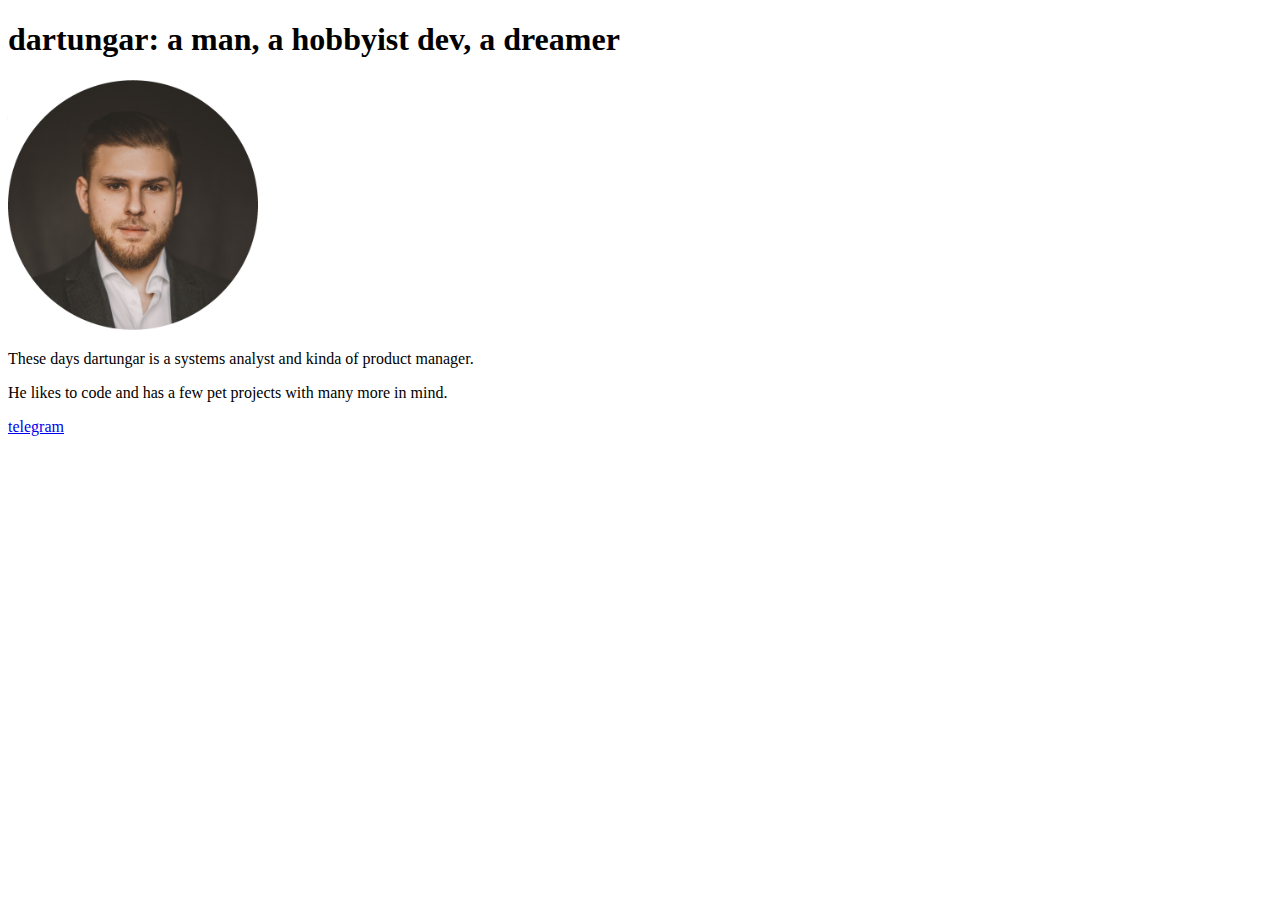
==== index.html @ 477a102c "added index.html" ====
<!DOCTYPE html>
<head>
    <meta charset="UTF-8">
    <title>dartungar's hobby site</title>
</head>

<body>
    <h1>dartungar: a man, a hobbyist dev, a dreamer</h1>
    <img src="/static/dartungar-round.png" alt="dartungar's photo" width="250">
    <p>These days dartungar is a systems analyst and kinda of product manager. </p>
    <p>He likes to code and has a few pet projects with many more in mind.</p>
    <p><a href="t.me/dartungar">telegram</a></p>
</body>
</html>
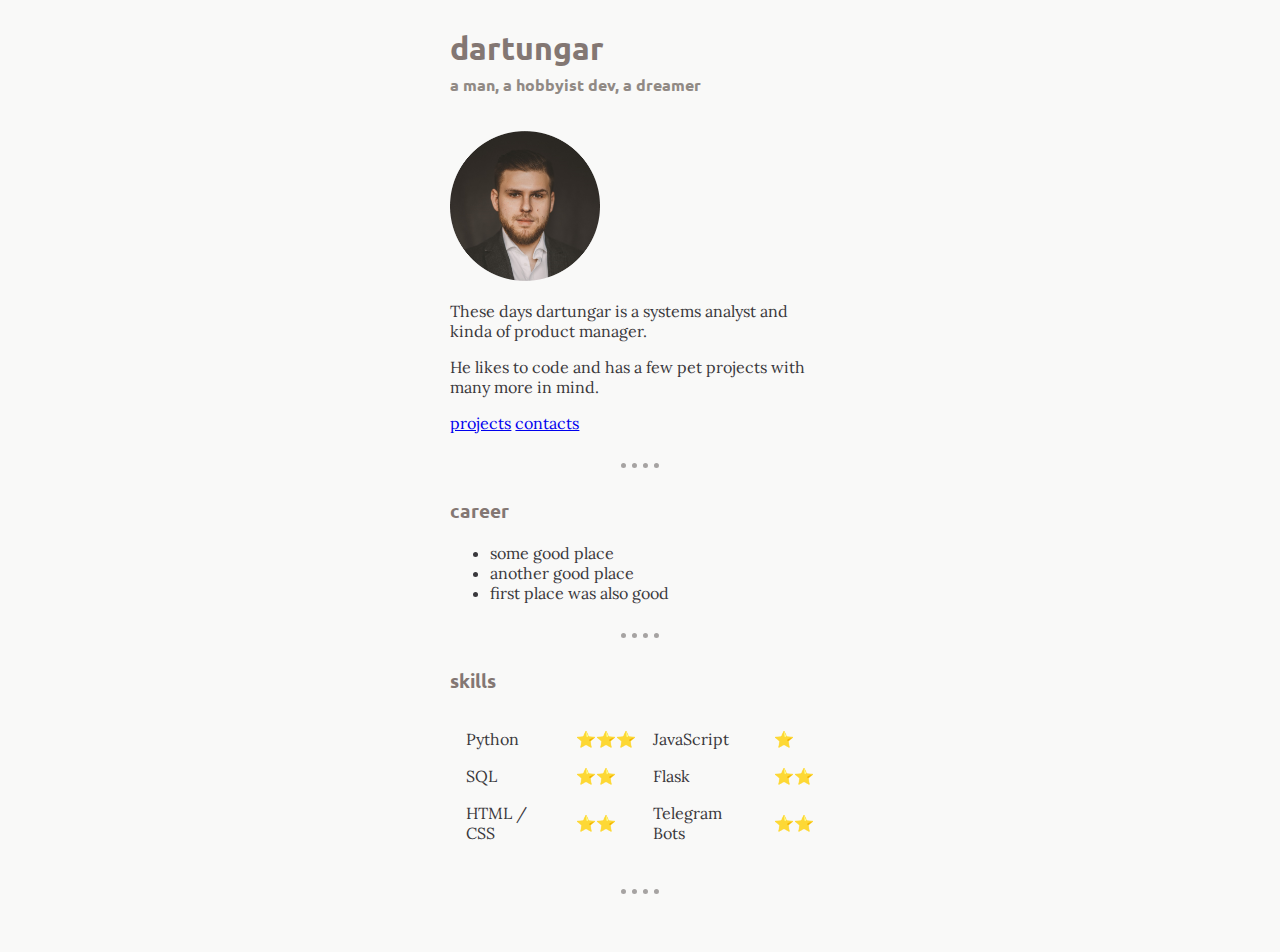
==== commit ee8f0023: "fancier colors and fonts" ====
--- a/index.html
+++ b/index.html
@@ -2,13 +2,47 @@
 <head>
     <meta charset="UTF-8">
     <title>dartungar's hobby site</title>
+    <link rel="stylesheet" href="css/style.css">
+    <link rel="shortcut icon" href="images/neptune.png" type="images/x-icon">
+    <link href="https://fonts.googleapis.com/css2?family=Lora&family=Ubuntu:wght@300&display=swap" rel="stylesheet">
+
 </head>
 
 <body>
-    <h1>dartungar: a man, a hobbyist dev, a dreamer</h1>
-    <img src="/static/dartungar-round.png" alt="dartungar's photo" width="250">
-    <p>These days dartungar is a systems analyst and kinda of product manager. </p>
-    <p>He likes to code and has a few pet projects with many more in mind.</p>
-    <p><a href="t.me/dartungar">telegram</a></p>
+    <div class="centered-div">
+        <h1 id="main-page-headline">dartungar</h1>
+        <p class="tagline">a man, a hobbyist dev, a dreamer</p>
+
+        <img id="dartungar-photo" src="/images/dartungar-round.png" alt="dartungar's photo" width="150">
+        <p>These days dartungar is a systems analyst and kinda of product manager. </p>
+        <p>He likes to code and has a few pet projects with many more in mind.</p>
+        <p><a href="/projects.html">projects</a> <a href="/contacts.html">contacts</a></p>
+        <hr>
+
+        <h3>career</h1>
+            <ul>
+                <li>some good place</li>
+                <li>another good place</li>
+                <li>first place was also good</li>
+            </ul>
+        
+            <hr>
+
+        <h3>skills</h1>
+            <table cellspacing="15">
+                <tr>
+                    <td>Python</td><td>⭐⭐⭐</td><td>JavaScript</td><td>⭐</td>  
+                </tr>
+                <tr>
+                    <td>SQL</td><td>⭐⭐</td> <td>Flask</td><td>⭐⭐</td> 
+                </tr>
+                <tr>
+                    <td>HTML / CSS</td><td>⭐⭐</td> <td>Telegram Bots</td><td>⭐⭐</td> 
+                </tr>
+            </table>
+        
+            <hr>
+    </div>
+
 </body>
 </html>--- a/css/style.css
+++ b/css/style.css
@@ -0,0 +1,65 @@
+body {
+    background-color: #F9F9F8;
+    color: #39383C;
+   
+    
+}
+
+hr {
+    width: 10%;
+    color: #A6A3A2;
+    border-style: dotted none none none;
+    border-width: 5px;
+    margin-top: 30px;
+    margin-bottom: 30px;
+}
+
+h1, h2, h3 {
+    color: #837773;
+    font-family: 'Ubuntu', sans-serif;
+}
+
+h1#main-page-headline {
+    margin-bottom: 5px;
+    
+}
+
+p.tagline {
+    font-weight: bold;
+    margin-top: 0px;
+    padding-bottom: 20px;
+    color: #918A85;
+    font-family: 'Ubuntu', sans-serif;
+}
+
+span.fancy-link {
+    color: #39383C;
+    text-decoration: underline;
+    text-decoration-color: #39383C;
+    font-family: 'Ubuntu', sans-serif;
+}
+
+span.fancy-link:hover {
+    color: #918A85;
+    text-decoration-color: #918A85;
+}
+
+
+div > h1 {
+    margin-top: 0px;
+    margin-left: 0px;
+}
+
+
+div.centered-div {
+    width: 30%;
+    padding: 20px;
+    margin: auto;
+    font-family: 'Lora', serif;
+
+}
+
+/* img#dartungar-photo {
+    position: relative;
+    left: 5%;
+} */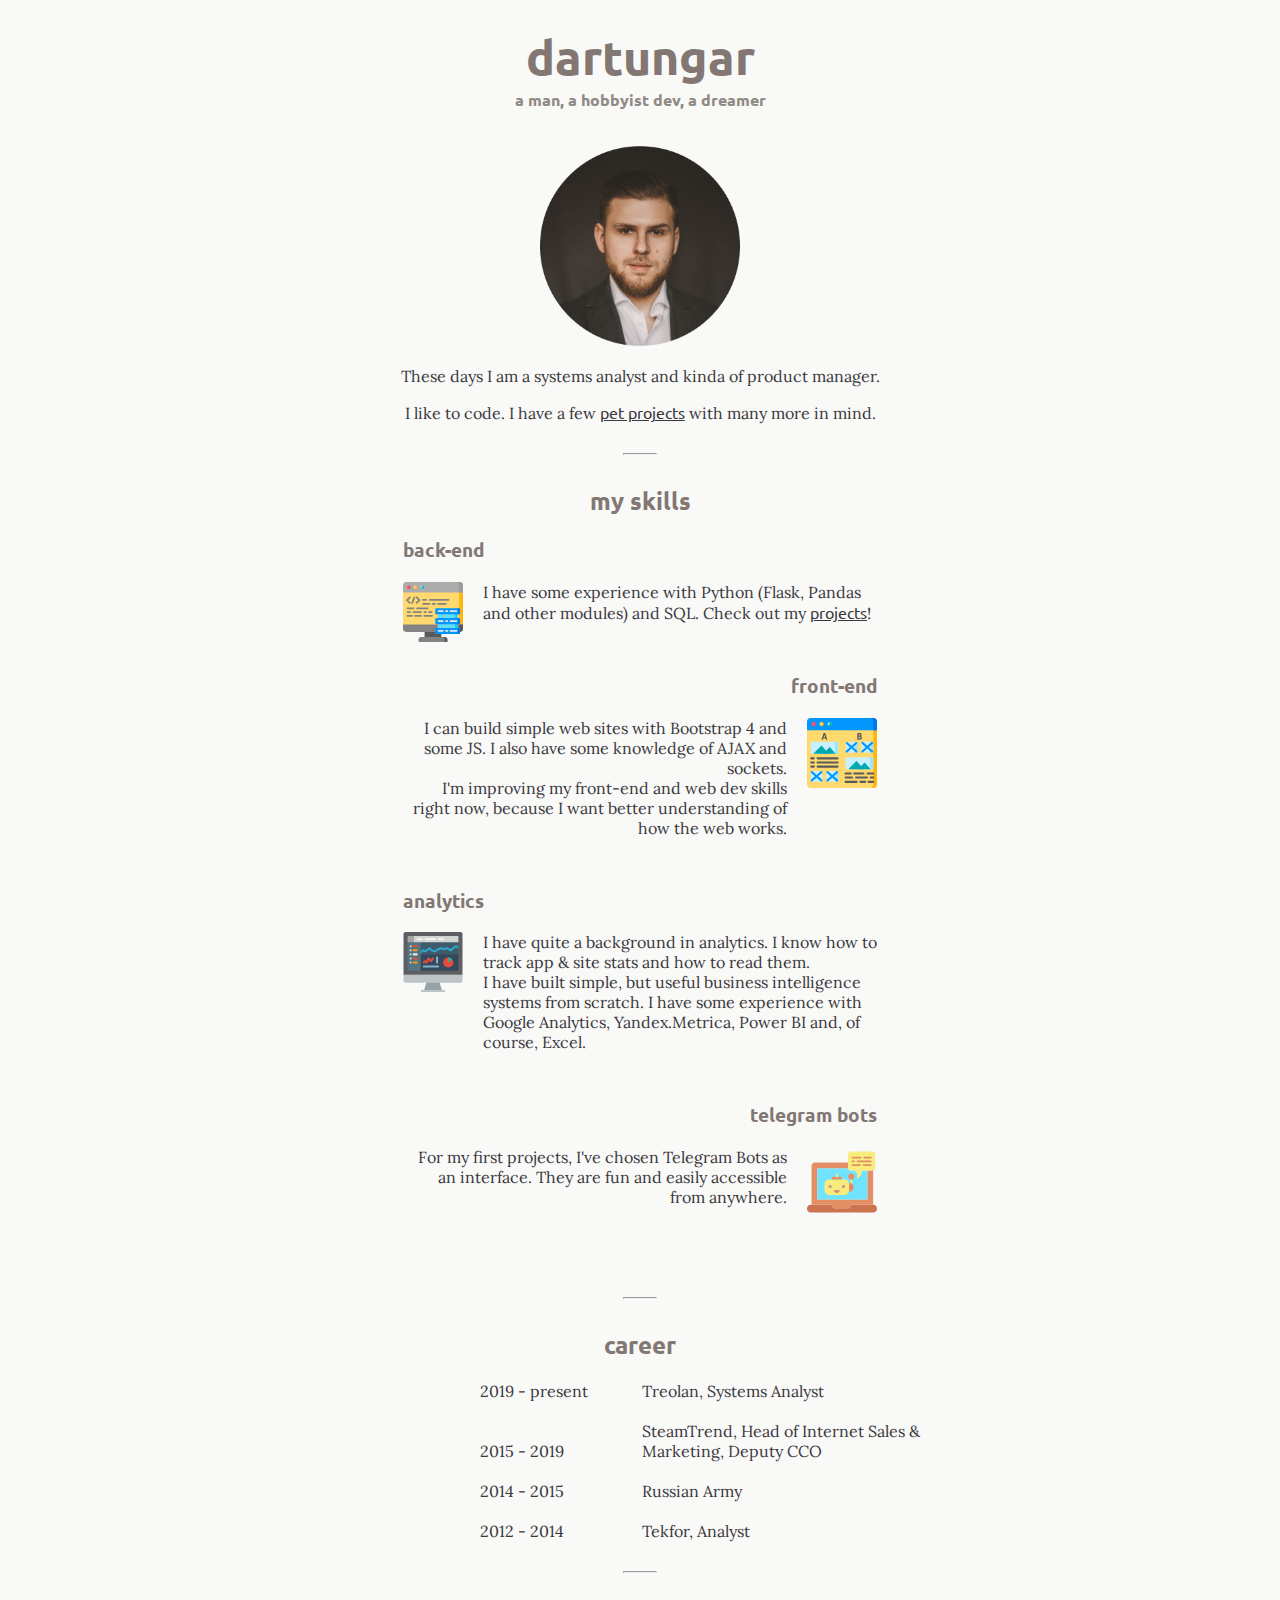
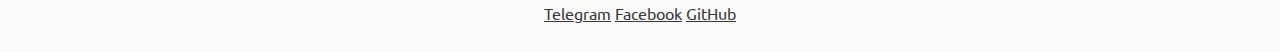
==== commit 2ffa171e: "centered layout and got rid of the tables" ====
--- a/index.html
+++ b/index.html
@@ -10,38 +10,70 @@
 
 <body>
     <div class="centered-div">
-        <h1 id="main-page-headline">dartungar</h1>
-        <p class="tagline">a man, a hobbyist dev, a dreamer</p>
+        <div class="middle-container">
 
-        <img id="dartungar-photo" src="/images/dartungar-round.png" alt="dartungar's photo" width="150">
-        <p>These days dartungar is a systems analyst and kinda of product manager. </p>
-        <p>He likes to code and has a few pet projects with many more in mind.</p>
-        <p><a href="/projects.html">projects</a> <a href="/contacts.html">contacts</a></p>
-        <hr>
+            <div class="heading-container">
+                <h1 id="main-page-headline">dartungar</h1>
+                <p class="tagline">a man, a hobbyist dev, a dreamer</p>
+            </div>
 
-        <h3>career</h1>
-            <ul>
-                <li>some good place</li>
-                <li>another good place</li>
-                <li>first place was also good</li>
-            </ul>
-        
+            <div class="profile-container">
+                <img class="dartungar-photo" src="/images/dartungar-round.png" alt="dartungar's photo">
+                <p>These days I am a systems analyst and kinda of product manager. </p>
+                <p>I like to code. I have a few <a href="/projects.html"><span class="fancy-link">pet projects</span></a> with many more in mind.</p>
+                
+            </div>
             <hr>
 
-        <h3>skills</h1>
-            <table cellspacing="15">
-                <tr>
-                    <td>Python</td><td>⭐⭐⭐</td><td>JavaScript</td><td>⭐</td>  
-                </tr>
-                <tr>
-                    <td>SQL</td><td>⭐⭐</td> <td>Flask</td><td>⭐⭐</td> 
-                </tr>
-                <tr>
-                    <td>HTML / CSS</td><td>⭐⭐</td> <td>Telegram Bots</td><td>⭐⭐</td> 
-                </tr>
-            </table>
+            <div class="skills-container">
+                <h2>my skills</h2>
+                <div class="skill-row skill-row-left">
+                    <h3>back-end</h3>
+                    <img class="skill-icon-left" src="/images/web-dev-icon.svg" alt="">
+                    <p>I have some experience with Python (Flask, Pandas and other modules) and SQL. Check out my <a href="/projects.html"><span class="fancy-link">projects</span></a>!</p>
+                </div>
+                <div class="skill-row skill-row-right">
+                    <h3>front-end</h3>
+                    <img class="skill-icon-right" src="/images/front-end-icon.svg" alt="">
+                    <p>I can build simple web sites with Bootstrap 4 and some JS. I also have some knowledge of AJAX and sockets. <br>I'm improving my front-end and web dev skills right now, because I want better understanding of how the web works.</p>
+                </div>
+                <div class="skill-row skill-row-left">
+                    <h3>analytics</h3>
+                    <img class="skill-icon-left" src="/images/analytics-icon.svg" alt="">
+                    <p>I have quite a background in analytics. I know how to track app & site stats and how to read them. <br> I have built simple, but useful business intelligence systems from scratch. I have some experience with Google Analytics, Yandex.Metrica, Power BI and, of course, Excel.</p>
+                </div>
+                <div class="skill-row skill-row-right">
+                    <h3>telegram bots</h3>
+                    <img class="skill-icon-right" src="/images/bot-icon.svg" alt="">
+                    <p>For my first projects, I've chosen Telegram Bots as an interface. They are fun and easily accessible from anywhere.</p>
+                </div>
+            </div>
+            
+            <hr class="weird-hr">
+            <div class="career-container">
+                <h2>career</h2>
+                <div class="career-row">
+                    <div class="career-col career-years-div">2019 - present</div> <div class="career-col career-description-div">Treolan, Systems Analyst</div>
+                </div>
+                <div class="career-row">
+                    <div class="career-col career-years-div">2015 - 2019</div> <div class="career-col career-description-div">SteamTrend, Head of Internet Sales & Marketing, Deputy CCO </div>
+                </div>
+                <div class="career-row">
+                    <div class="career-col career-years-div">2014 - 2015</div> <div class="career-col career-description-div">Russian Army</div>
+                </div>
+                <div class="career-row">
+                    <div class="career-col career-years-div">2012 - 2014</div> <div class="career-col career-description-div">Tekfor, Analyst</div>
+                </div>
+            </div>                 
+            <hr>
         
-            <hr>
+        
+        <div class="bottom-container">
+            <a class="footer-link" href="https://t.me/dartungar"><span class="fancy-link">Telegram</span></a>    
+            <a class="footer-link" href="https://facebook.com/dartungar"><span class="fancy-link">Facebook</span></a>    
+            <a class="footer-link" href="https://github.com/dartungar"><span class="fancy-link">GitHub</span></a>
+        </div>
+
     </div>
 
 </body>
--- a/css/style.css
+++ b/css/style.css
@@ -5,19 +5,20 @@
     
 }
 
-hr {
-    width: 10%;
-    color: #A6A3A2;
-    border-style: dotted none none none;
-    border-width: 5px;
-    margin-top: 30px;
-    margin-bottom: 30px;
-}
+
 
 h1, h2, h3 {
     color: #837773;
     font-family: 'Ubuntu', sans-serif;
 }
+
+h1 {
+    font-size: 3rem;
+    margin-top: 0px;
+    line-height: 3.5rem;
+}
+
+
 
 h1#main-page-headline {
     margin-bottom: 5px;
@@ -26,6 +27,7 @@
 
 p.tagline {
     font-weight: bold;
+    font-size: 1rem;
     margin-top: 0px;
     padding-bottom: 20px;
     color: #918A85;
@@ -44,22 +46,77 @@
     text-decoration-color: #918A85;
 }
 
+div.centered-div {
+    width: 50%;
+    padding: 20px;
+    margin: auto;
+    font-family: 'Lora', serif;
+    text-align: center;
+    list-style-position: inside;
 
-div > h1 {
-    margin-top: 0px;
-    margin-left: 0px;
+}
+
+div.skill-row {
+    width: 75%;
+    margin: auto auto 50px auto;
+}
+
+div.skill-row-left {
+    text-align: left;
+}
+
+div.skill-row-right {
+    text-align: right;
+}
+
+div.career-row {
+    margin-bottom: 20px;
+}
+
+div.career-col {
+    display: inline-block;
+}
+
+div.career-years-div {
+    position: relative;
+    text-align: left;
+    width: 45%;
+    left: 20%;
+}
+
+div.career-description-div {
+    text-align: left;
+    width: 45%;
 }
 
 
-div.centered-div {
-    width: 30%;
-    padding: 20px;
-    margin: auto;
-    font-family: 'Lora', serif;
-
+img.dartungar-photo {
+    width: 200px;
 }
 
-/* img#dartungar-photo {
-    position: relative;
-    left: 5%;
-} */+img.skill-icon-left {
+    width: 60px;
+    float: left;
+    margin-right: 20px;
+    margin-bottom: 60px;
+}
+
+img.skill-icon-right {
+    width: 70px;
+    float: right;
+    margin-left: 20px;
+    margin-bottom: 60px;
+}
+
+hr {
+    width: 5%;
+    color: #A6A3A2;
+    /* border-style: dotted none none none; */
+    border-width: 1px;
+    margin-top: 30px;
+    margin-bottom: 30px;
+}
+
+hr.weird-hr {
+    margin-top: 90px;
+}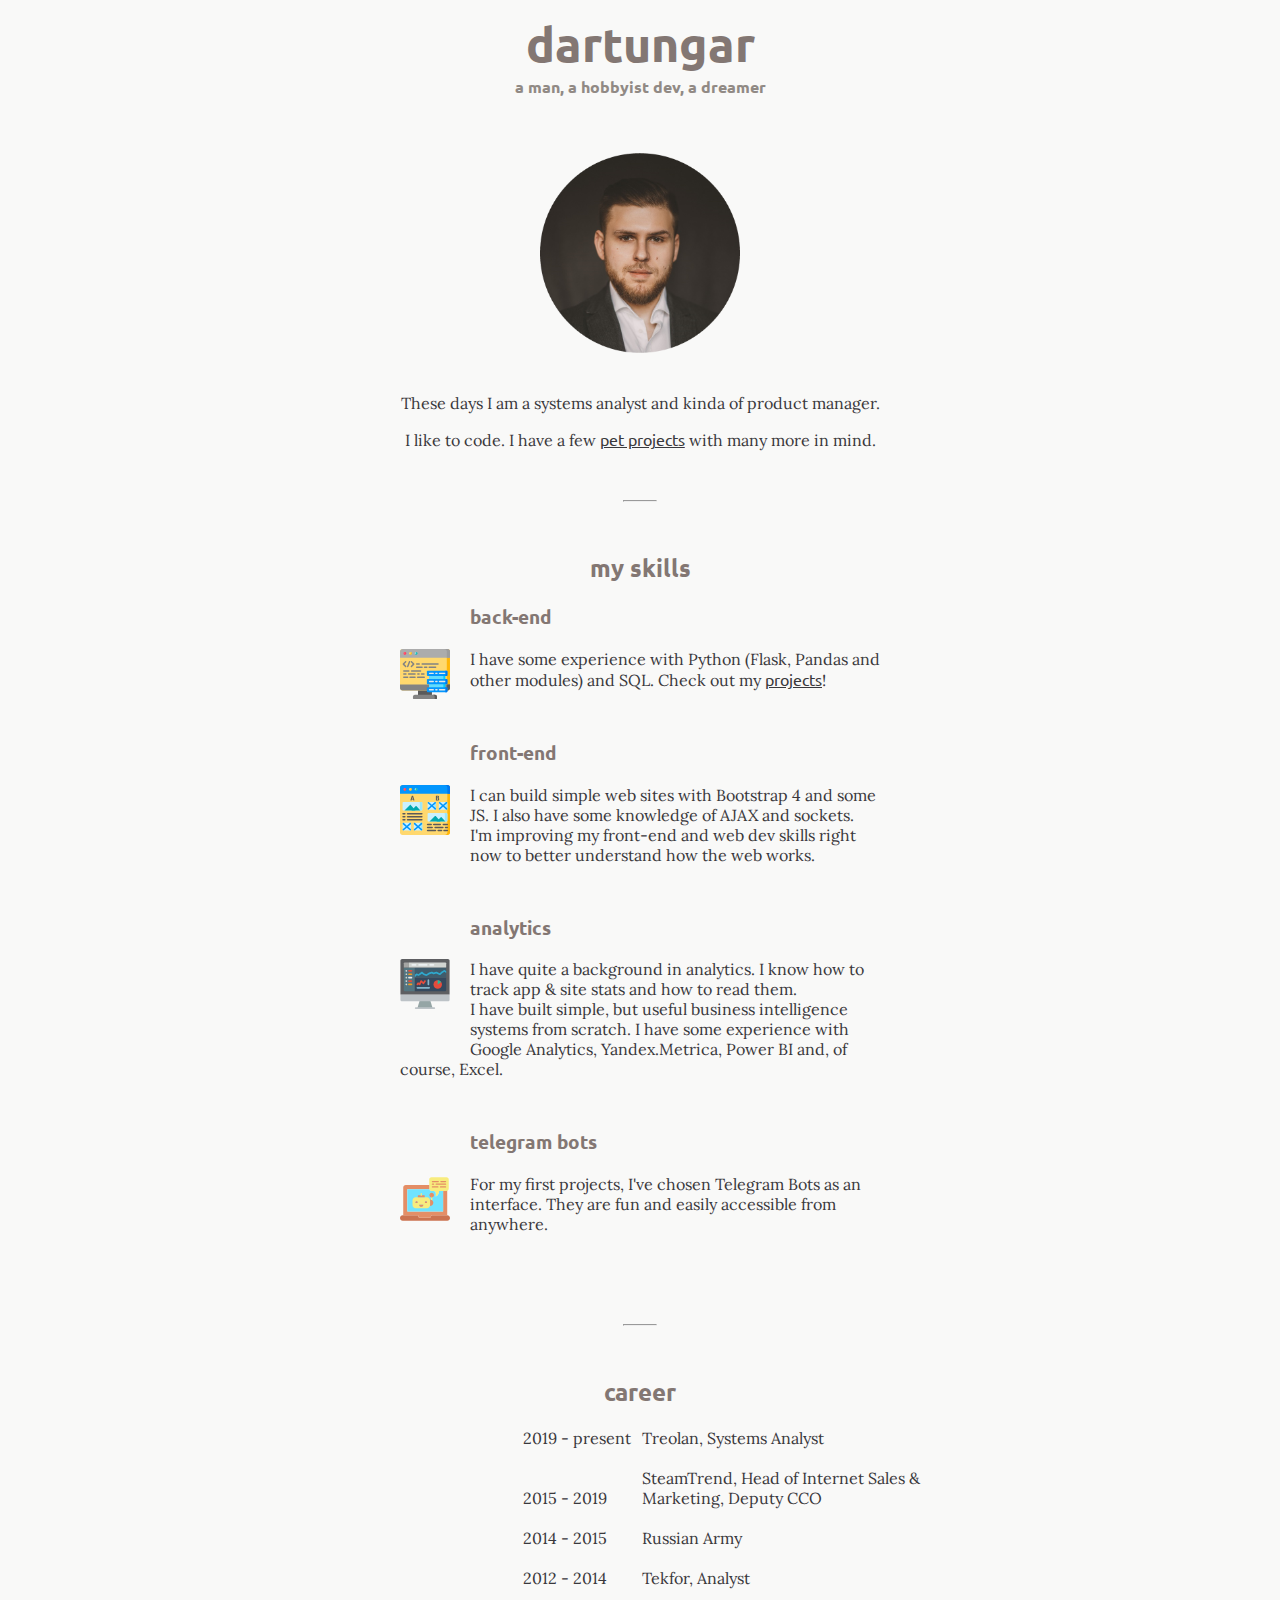
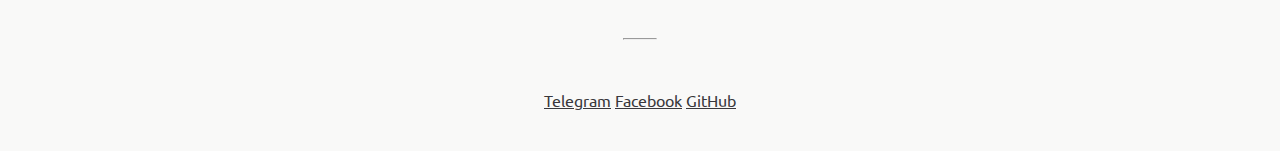
==== commit 0da9f8ac: "left-aligned Skills section" ====
--- a/index.html
+++ b/index.html
@@ -9,72 +9,72 @@
 </head>
 
 <body>
-    <div class="centered-div">
-        <div class="middle-container">
 
-            <div class="heading-container">
-                <h1 id="main-page-headline">dartungar</h1>
-                <p class="tagline">a man, a hobbyist dev, a dreamer</p>
+    <div class="top-container">
+        <h1 id="main-page-headline">dartungar</h1>
+        <p class="tagline">a man, a hobbyist dev, a dreamer</p>
+    </div>
+
+    <div class="middle-container">
+
+        <div class="profile-container">
+            <img class="dartungar-photo" src="/images/dartungar-round.png" alt="dartungar's photo">
+            <p>These days I am a systems analyst and kinda of product manager. </p>
+            <p>I like to code. I have a few <a href="/projects.html"><span class="fancy-link">pet projects</span></a> with many more in mind.</p>
+            
+        </div>
+        <hr>
+
+        <div class="skills-container">
+            <h2>my skills</h2>
+            <div class="skill-row skill-row-left">
+                <h3>back-end</h3>
+                <img class="skill-icon-left" src="/images/web-dev-icon.svg" alt="">
+                <p>I have some experience with Python (Flask, Pandas and other modules) and SQL. Check out my <a href="/projects.html"><span class="fancy-link">projects</span></a>!</p>
             </div>
+            <div class="skill-row skill-row-left">
+                <h3>front-end</h3>
+                <img class="skill-icon-left" src="/images/front-end-icon.svg" alt="">
+                <p>I can build simple web sites with Bootstrap 4 and some JS. I also have some knowledge of AJAX and sockets. <br>I'm improving my front-end and web dev skills right now to better understand how the web works.</p>
+            </div>
+            <div class="skill-row skill-row-left">
+                <h3>analytics</h3>
+                <img class="skill-icon-left" src="/images/analytics-icon.svg" alt="">
+                <p>I have quite a background in analytics. I know how to track app & site stats and how to read them. <br> I have built simple, but useful business intelligence systems from scratch. I have some experience with Google Analytics, Yandex.Metrica, Power BI and, of course, Excel.</p>
+            </div>
+            <div class="skill-row skill-row-left">
+                <h3>telegram bots</h3>
+                <img class="skill-icon-left" src="/images/bot-icon.svg" alt="">
+                <p>For my first projects, I've chosen Telegram Bots as an interface. They are fun and easily accessible from anywhere.</p>
+            </div>
+        </div>
+        
+        <hr class="weird-hr">
+        <div class="career-container">
+            <h2>career</h2>
+            <div class="career-row">
+                <div class="career-col career-years-div">2019 - present</div> <div class="career-col career-description-div">Treolan, Systems Analyst</div>
+            </div>
+            <div class="career-row">
+                <div class="career-col career-years-div">2015 - 2019</div> <div class="career-col career-description-div">SteamTrend, Head of Internet Sales & Marketing, Deputy CCO </div>
+            </div>
+            <div class="career-row">
+                <div class="career-col career-years-div">2014 - 2015</div> <div class="career-col career-description-div">Russian Army</div>
+            </div>
+            <div class="career-row">
+                <div class="career-col career-years-div">2012 - 2014</div> <div class="career-col career-description-div">Tekfor, Analyst</div>
+            </div>
+        </div>                 
+        <hr>
+    
+    </div>
 
-            <div class="profile-container">
-                <img class="dartungar-photo" src="/images/dartungar-round.png" alt="dartungar's photo">
-                <p>These days I am a systems analyst and kinda of product manager. </p>
-                <p>I like to code. I have a few <a href="/projects.html"><span class="fancy-link">pet projects</span></a> with many more in mind.</p>
-                
-            </div>
-            <hr>
+    <div class="bottom-container">
+        <a class="footer-link" href="https://t.me/dartungar"><span class="fancy-link">Telegram</span></a>    
+        <a class="footer-link" href="https://facebook.com/dartungar"><span class="fancy-link">Facebook</span></a>    
+        <a class="footer-link" href="https://github.com/dartungar"><span class="fancy-link">GitHub</span></a>
+    </div>
 
-            <div class="skills-container">
-                <h2>my skills</h2>
-                <div class="skill-row skill-row-left">
-                    <h3>back-end</h3>
-                    <img class="skill-icon-left" src="/images/web-dev-icon.svg" alt="">
-                    <p>I have some experience with Python (Flask, Pandas and other modules) and SQL. Check out my <a href="/projects.html"><span class="fancy-link">projects</span></a>!</p>
-                </div>
-                <div class="skill-row skill-row-right">
-                    <h3>front-end</h3>
-                    <img class="skill-icon-right" src="/images/front-end-icon.svg" alt="">
-                    <p>I can build simple web sites with Bootstrap 4 and some JS. I also have some knowledge of AJAX and sockets. <br>I'm improving my front-end and web dev skills right now, because I want better understanding of how the web works.</p>
-                </div>
-                <div class="skill-row skill-row-left">
-                    <h3>analytics</h3>
-                    <img class="skill-icon-left" src="/images/analytics-icon.svg" alt="">
-                    <p>I have quite a background in analytics. I know how to track app & site stats and how to read them. <br> I have built simple, but useful business intelligence systems from scratch. I have some experience with Google Analytics, Yandex.Metrica, Power BI and, of course, Excel.</p>
-                </div>
-                <div class="skill-row skill-row-right">
-                    <h3>telegram bots</h3>
-                    <img class="skill-icon-right" src="/images/bot-icon.svg" alt="">
-                    <p>For my first projects, I've chosen Telegram Bots as an interface. They are fun and easily accessible from anywhere.</p>
-                </div>
-            </div>
-            
-            <hr class="weird-hr">
-            <div class="career-container">
-                <h2>career</h2>
-                <div class="career-row">
-                    <div class="career-col career-years-div">2019 - present</div> <div class="career-col career-description-div">Treolan, Systems Analyst</div>
-                </div>
-                <div class="career-row">
-                    <div class="career-col career-years-div">2015 - 2019</div> <div class="career-col career-description-div">SteamTrend, Head of Internet Sales & Marketing, Deputy CCO </div>
-                </div>
-                <div class="career-row">
-                    <div class="career-col career-years-div">2014 - 2015</div> <div class="career-col career-description-div">Russian Army</div>
-                </div>
-                <div class="career-row">
-                    <div class="career-col career-years-div">2012 - 2014</div> <div class="career-col career-description-div">Tekfor, Analyst</div>
-                </div>
-            </div>                 
-            <hr>
-        
-        
-        <div class="bottom-container">
-            <a class="footer-link" href="https://t.me/dartungar"><span class="fancy-link">Telegram</span></a>    
-            <a class="footer-link" href="https://facebook.com/dartungar"><span class="fancy-link">Facebook</span></a>    
-            <a class="footer-link" href="https://github.com/dartungar"><span class="fancy-link">GitHub</span></a>
-        </div>
-
-    </div>
 
 </body>
 </html>--- a/css/style.css
+++ b/css/style.css
@@ -1,60 +1,36 @@
 body {
     background-color: #F9F9F8;
     color: #39383C;
-   
+    margin: 0px;
+    width: 100%;
     
 }
 
-
-
-h1, h2, h3 {
-    color: #837773;
-    font-family: 'Ubuntu', sans-serif;
+.top-container {
+    width: 100%;
+    /* background-color: #A6A3A2;
+    color: #F9F9F8; */
+    margin-top: 15px;
+    padding: 50px auto 30px auto;
+    text-align: center;
 }
 
-h1 {
-    font-size: 3rem;
-    margin-top: 0px;
-    line-height: 3.5rem;
-}
-
-
-
-h1#main-page-headline {
-    margin-bottom: 5px;
-    
-}
-
-p.tagline {
-    font-weight: bold;
-    font-size: 1rem;
-    margin-top: 0px;
-    padding-bottom: 20px;
-    color: #918A85;
-    font-family: 'Ubuntu', sans-serif;
-}
-
-span.fancy-link {
-    color: #39383C;
-    text-decoration: underline;
-    text-decoration-color: #39383C;
-    font-family: 'Ubuntu', sans-serif;
-}
-
-span.fancy-link:hover {
-    color: #918A85;
-    text-decoration-color: #918A85;
-}
-
-div.centered-div {
+.middle-container {
     width: 50%;
-    padding: 20px;
     margin: auto;
     font-family: 'Lora', serif;
     text-align: center;
     list-style-position: inside;
 
 }
+
+.bottom-container {
+    display: inline-block;
+    width: 100%;
+    padding-bottom: 40px;
+    text-align: center;
+}
+
 
 div.skill-row {
     width: 75%;
@@ -81,7 +57,7 @@
     position: relative;
     text-align: left;
     width: 45%;
-    left: 20%;
+    left: 27%;
 }
 
 div.career-description-div {
@@ -90,15 +66,61 @@
 }
 
 
+
+h1, h2, h3 {
+    color: #837773;
+    font-family: 'Ubuntu', sans-serif;
+}
+
+h1 {
+    font-size: 3rem;
+    margin-top: 0px;
+    line-height: 3.5rem;
+}
+
+h1#main-page-headline {
+    margin-bottom: 5px;
+    
+}
+
+h3 {
+    margin-left: 70px;
+}
+
+p.tagline {
+    font-weight: bold;
+    font-size: 1rem;
+    margin-top: 0px;
+    padding-bottom: 20px;
+    color: #918A85;
+    font-family: 'Ubuntu', sans-serif;
+}
+
+span.fancy-link {
+    color: #39383C;
+    text-decoration: underline;
+    text-decoration-color: #39383C;
+    font-family: 'Ubuntu', sans-serif;
+}
+
+span.fancy-link:hover {
+    color: #918A85;
+    text-decoration-color: #918A85;
+}
+
+
+
+
 img.dartungar-photo {
     width: 200px;
+    margin: 20px auto 20px auto;
 }
 
 img.skill-icon-left {
-    width: 60px;
+    width: 50px;
     float: left;
     margin-right: 20px;
-    margin-bottom: 60px;
+    margin-bottom: 40px;
 }
 
 img.skill-icon-right {
@@ -113,8 +135,7 @@
     color: #A6A3A2;
     /* border-style: dotted none none none; */
     border-width: 1px;
-    margin-top: 30px;
-    margin-bottom: 30px;
+    margin: 50px auto 50px auto;
 }
 
 hr.weird-hr {
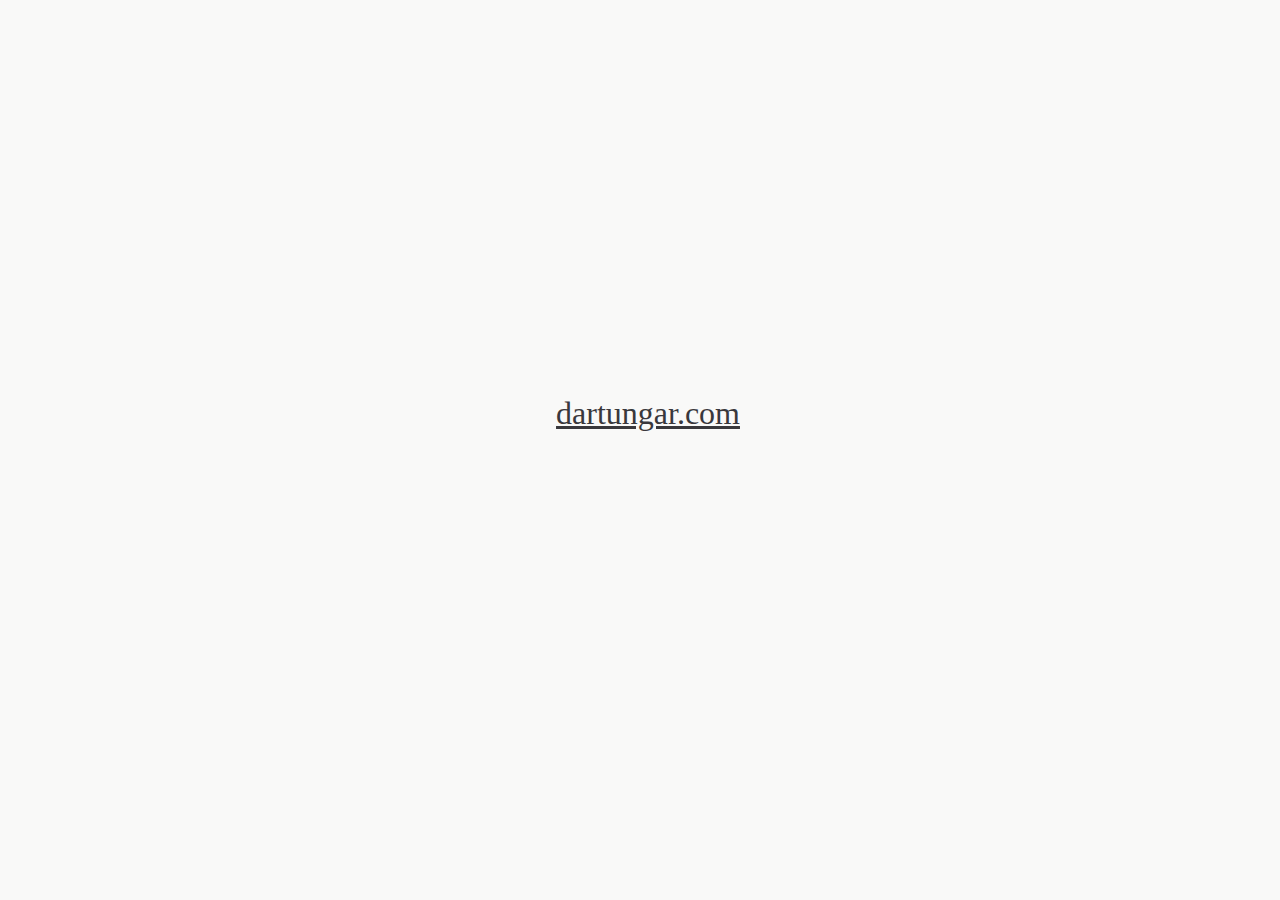
==== commit 38f2d93f: "now will point to dartungar.com" ====
--- a/index.html
+++ b/index.html
@@ -10,71 +10,9 @@
 
 <body>
 
-    <div class="top-container">
-        <h1 id="main-page-headline">dartungar</h1>
-        <p class="tagline">a man, a hobbyist dev, a dreamer</p>
-    </div>
-
-    <div class="middle-container">
-
-        <div class="profile-container">
-            <img class="dartungar-photo" src="/images/dartungar-round.png" alt="dartungar's photo">
-            <p>These days I am a systems analyst and kinda of product manager. </p>
-            <p>I like to code. I have a few <a href="/projects.html"><span class="fancy-link">pet projects</span></a> with many more in mind.</p>
-            
-        </div>
-        <hr>
-
-        <div class="skills-container">
-            <h2>my skills</h2>
-            <div class="skill-row skill-row-left">
-                <h3>back-end</h3>
-                <img class="skill-icon-left" src="/images/web-dev-icon.svg" alt="">
-                <p>I have some experience with Python (Flask, Pandas and other modules) and SQL. Check out my <a href="/projects.html"><span class="fancy-link">projects</span></a>!</p>
-            </div>
-            <div class="skill-row skill-row-left">
-                <h3>front-end</h3>
-                <img class="skill-icon-left" src="/images/front-end-icon.svg" alt="">
-                <p>I can build simple web sites with Bootstrap 4 and some JS. I also have some knowledge of AJAX and sockets. <br>I'm improving my front-end and web dev skills right now to better understand how the web works.</p>
-            </div>
-            <div class="skill-row skill-row-left">
-                <h3>analytics</h3>
-                <img class="skill-icon-left" src="/images/analytics-icon.svg" alt="">
-                <p>I have quite a background in analytics. I know how to track app & site stats and how to read them. <br> I have built simple, but useful business intelligence systems from scratch. I have some experience with Google Analytics, Yandex.Metrica, Power BI and, of course, Excel.</p>
-            </div>
-            <div class="skill-row skill-row-left">
-                <h3>telegram bots</h3>
-                <img class="skill-icon-left" src="/images/bot-icon.svg" alt="">
-                <p>For my first projects, I've chosen Telegram Bots as an interface. They are fun and easily accessible from anywhere.</p>
-            </div>
-        </div>
-        
-        <hr class="weird-hr">
-        <div class="career-container">
-            <h2>career</h2>
-            <div class="career-row">
-                <div class="career-col career-years-div">2019 - present</div> <div class="career-col career-description-div">Treolan, Systems Analyst</div>
-            </div>
-            <div class="career-row">
-                <div class="career-col career-years-div">2015 - 2019</div> <div class="career-col career-description-div">SteamTrend, Head of Internet Sales & Marketing, Deputy CCO </div>
-            </div>
-            <div class="career-row">
-                <div class="career-col career-years-div">2014 - 2015</div> <div class="career-col career-description-div">Russian Army</div>
-            </div>
-            <div class="career-row">
-                <div class="career-col career-years-div">2012 - 2014</div> <div class="career-col career-description-div">Tekfor, Analyst</div>
-            </div>
-        </div>                 
-        <hr>
-    
-    </div>
-
-    <div class="bottom-container">
-        <a class="footer-link" href="https://t.me/dartungar"><span class="fancy-link">Telegram</span></a>    
-        <a class="footer-link" href="https://facebook.com/dartungar"><span class="fancy-link">Facebook</span></a>    
-        <a class="footer-link" href="https://github.com/dartungar"><span class="fancy-link">GitHub</span></a>
-    </div>
+    <div class="big-centered-link"><a href="https://dartungar.com">dartungar.com</a></div>
 
 
 </body>
-</html>+</html>
+
--- a/css/style.css
+++ b/css/style.css
@@ -1,143 +1,25 @@
-body {
-    background-color: #F9F9F8;
-    color: #39383C;
-    margin: 0px;
-    width: 100%;
-    
+html {
+  height: 90%;
 }
 
-.top-container {
-    width: 100%;
-    /* background-color: #A6A3A2;
-    color: #F9F9F8; */
-    margin-top: 15px;
-    padding: 50px auto 30px auto;
-    text-align: center;
+body {
+  background-color: #f9f9f8;
+  color: #39383c;
+  width: 100%;
+  height: 100%;
+  display: flex;
+  justify-content: center;
+  align-items: center;
 }
 
-.middle-container {
-    width: 50%;
-    margin: auto;
-    font-family: 'Lora', serif;
-    text-align: center;
-    list-style-position: inside;
-
+.big-centered-link {
+  font-size: 2rem;
 }
 
-.bottom-container {
-    display: inline-block;
-    width: 100%;
-    padding-bottom: 40px;
-    text-align: center;
+.big-centered-link a {
+  color: #39383c;
 }
 
-
-div.skill-row {
-    width: 75%;
-    margin: auto auto 50px auto;
+.big-centered-link a:hover {
+  color: slategray;
 }
-
-div.skill-row-left {
-    text-align: left;
-}
-
-div.skill-row-right {
-    text-align: right;
-}
-
-div.career-row {
-    margin-bottom: 20px;
-}
-
-div.career-col {
-    display: inline-block;
-}
-
-div.career-years-div {
-    position: relative;
-    text-align: left;
-    width: 45%;
-    left: 27%;
-}
-
-div.career-description-div {
-    text-align: left;
-    width: 45%;
-}
-
-
-
-h1, h2, h3 {
-    color: #837773;
-    font-family: 'Ubuntu', sans-serif;
-}
-
-h1 {
-    font-size: 3rem;
-    margin-top: 0px;
-    line-height: 3.5rem;
-}
-
-h1#main-page-headline {
-    margin-bottom: 5px;
-    
-}
-
-h3 {
-    margin-left: 70px;
-}
-
-p.tagline {
-    font-weight: bold;
-    font-size: 1rem;
-    margin-top: 0px;
-    padding-bottom: 20px;
-    color: #918A85;
-    font-family: 'Ubuntu', sans-serif;
-}
-
-span.fancy-link {
-    color: #39383C;
-    text-decoration: underline;
-    text-decoration-color: #39383C;
-    font-family: 'Ubuntu', sans-serif;
-}
-
-span.fancy-link:hover {
-    color: #918A85;
-    text-decoration-color: #918A85;
-}
-
-
-
-
-img.dartungar-photo {
-    width: 200px;
-    margin: 20px auto 20px auto;
-}
-
-img.skill-icon-left {
-    width: 50px;
-    float: left;
-    margin-right: 20px;
-    margin-bottom: 40px;
-}
-
-img.skill-icon-right {
-    width: 70px;
-    float: right;
-    margin-left: 20px;
-    margin-bottom: 60px;
-}
-
-hr {
-    width: 5%;
-    color: #A6A3A2;
-    /* border-style: dotted none none none; */
-    border-width: 1px;
-    margin: 50px auto 50px auto;
-}
-
-hr.weird-hr {
-    margin-top: 90px;
-}